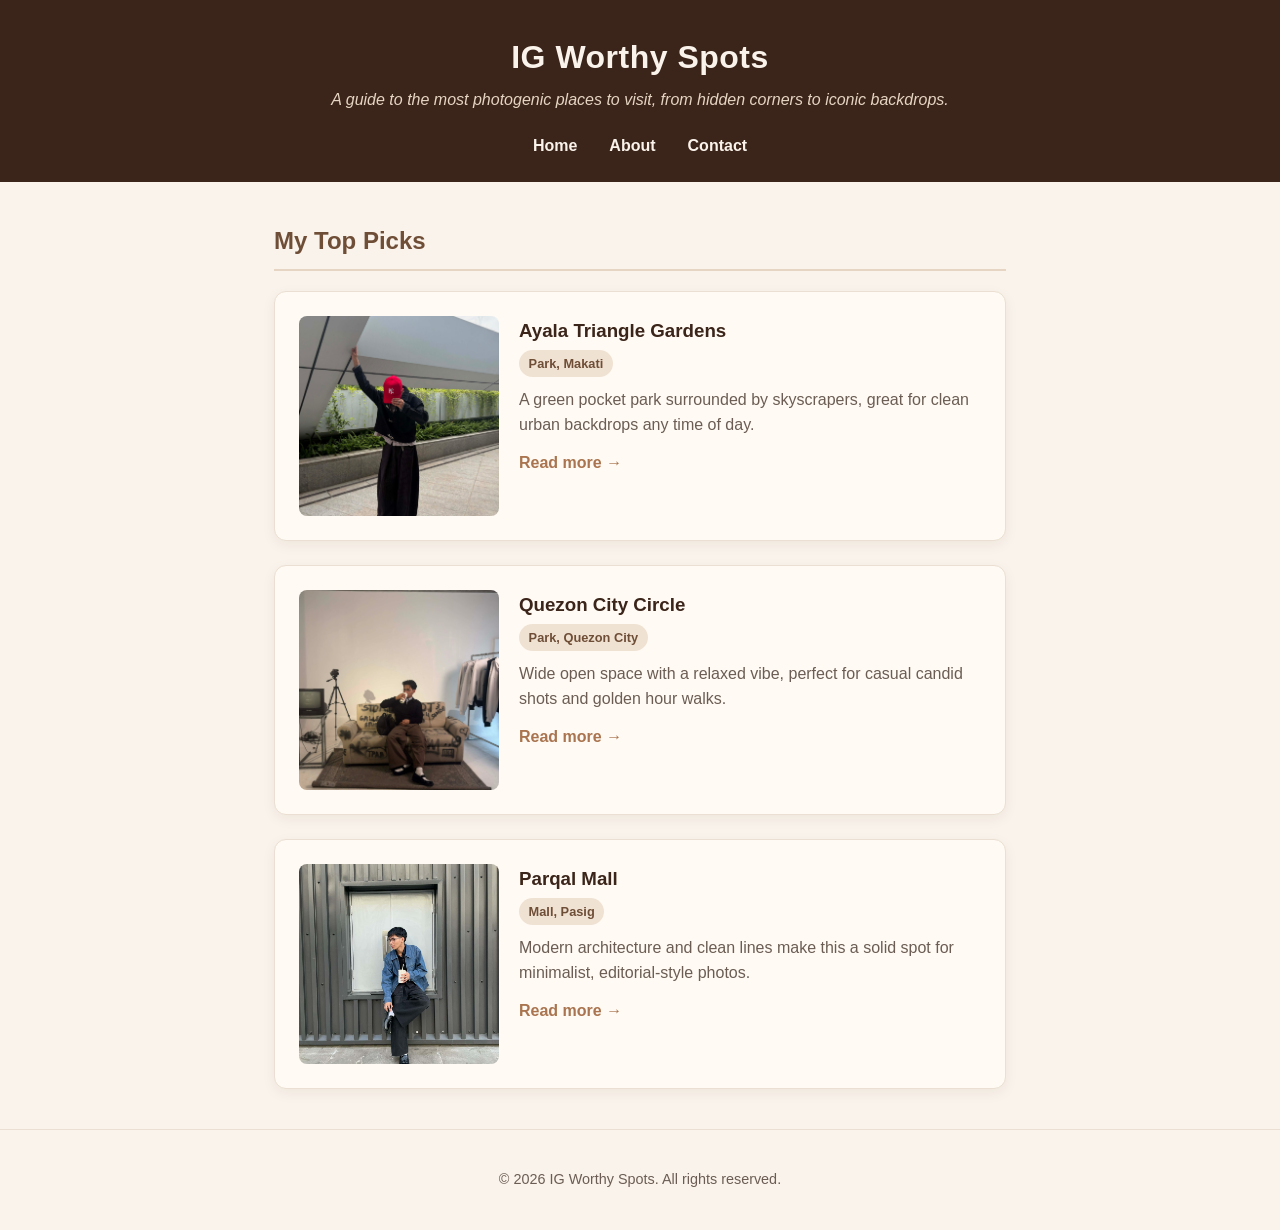
==== index.html @ 50efdace "Add detail pages for Quezon City Circle and Parqal Mall" ====
<!DOCTYPE html>
<html lang="en">
<head>
  <meta charset="UTF-8">
  <meta name="viewport" content="width=device-width, initial-scale=1.0">
  <title>IG Worthy Spots</title>
  <style>
    :root {
      --coffee-dark: #3b2419;
      --coffee-medium: #6f4e37;
      --coffee-light: #a9744f;
      --cream: #faf3eb;
      --cream-card: #fffaf3;
      --accent: #c47a3d;
      --text-muted: #6b5d54;
    }

    * {
      box-sizing: border-box;
    }

    body {
      margin: 0;
      font-family: 'Segoe UI', Tahoma, Geneva, Verdana, sans-serif;
      background-color: var(--cream);
      color: var(--coffee-dark);
      line-height: 1.6;
    }

    header {
      background-color: var(--coffee-dark);
      color: var(--cream);
      padding: 2rem 1.5rem 1.5rem;
      text-align: center;
    }

    header h1 {
      margin: 0 0 0.25rem;
      font-size: 2rem;
      letter-spacing: 0.5px;
    }

    header p {
      margin: 0 0 1.25rem;
      color: #e6d5c3;
      font-style: italic;
    }

    nav ul {
      list-style: none;
      display: flex;
      justify-content: center;
      gap: 2rem;
      margin: 0;
      padding: 0;
    }

    nav a {
      color: var(--cream);
      text-decoration: none;
      font-weight: 600;
      padding-bottom: 4px;
      border-bottom: 2px solid transparent;
      transition: border-color 0.2s ease;
    }

    nav a:hover,
    nav a:focus {
      border-bottom-color: var(--accent);
    }

    main {
      max-width: 780px;
      margin: 2.5rem auto;
      padding: 0 1.5rem;
    }

    main h2 {
      color: var(--coffee-medium);
      border-bottom: 2px solid #e6d5c3;
      padding-bottom: 0.5rem;
    }

    article {
      background-color: var(--cream-card);
      border: 1px solid #eadfd2;
      border-radius: 12px;
      padding: 1.5rem;
      margin-bottom: 1.5rem;
      box-shadow: 0 4px 14px rgba(59, 36, 25, 0.06);
      display: flex;
      gap: 1.25rem;
      flex-wrap: wrap;
      align-items: flex-start;
    }

    article img {
      border-radius: 8px;
      flex-shrink: 0;
    }

    article .article-content {
      flex: 1;
      min-width: 200px;
    }

    article h3 {
      margin: 0 0 0.25rem;
      color: var(--coffee-dark);
    }

    article .location-tag {
      display: inline-block;
      background-color: #f0e2d2;
      color: var(--coffee-medium);
      font-size: 0.8rem;
      font-weight: 600;
      padding: 0.2rem 0.6rem;
      border-radius: 999px;
      margin-bottom: 0.6rem;
    }

    article p.description {
      color: var(--text-muted);
      margin: 0 0 0.75rem;
    }

    article a.read-more {
      color: var(--coffee-light);
      font-weight: 700;
      text-decoration: none;
    }

    article a.read-more:hover {
      text-decoration: underline;
    }

    footer {
      text-align: center;
      padding: 1.5rem;
      color: var(--text-muted);
      font-size: 0.9rem;
      border-top: 1px solid #eadfd2;
      margin-top: 2rem;
    }
  </style>
</head>
<body>

  <header>
    <h1>IG Worthy Spots</h1>
    <p>A guide to the most photogenic places to visit, from hidden corners to iconic backdrops.</p>

    <nav>
      <ul>
        <li><a href="index.html">Home</a></li>
        <li><a href="about.html">About</a></li>
        <li><a href="contact.html">Contact</a></li>
      </ul>
    </nav>
  </header>

  <main>
    <h2>My Top Picks</h2>

    <article>
      <img src="makati.jpg" alt="Ayala Triangle Gardens in Makati" style="width: 200px; height: 200px; object-fit: cover;">
      <div class="article-content">
        <h3>Ayala Triangle Gardens</h3>
        <span class="location-tag">Park, Makati</span>
        <p class="description">A green pocket park surrounded by skyscrapers, great for clean urban backdrops any time of day.</p>
        <a class="read-more" href="places/ayala-triangle-gardens.html">Read more &rarr;</a>
      </div>
    </article>

    <article>
  <img src="qc.jpg" alt="Quezon City Circle park area" style="width: 200px; height: 200px; object-fit: cover;">
  <div class="article-content">
    <h3>Quezon City Circle</h3>
    <span class="location-tag">Park, Quezon City</span>
    <p class="description">Wide open space with a relaxed vibe, perfect for casual candid shots and golden hour walks.</p>
    <a class="read-more" href="places/quezon-city-circle.html">Read more &rarr;</a>
  </div>
</article>

<article>
  <img src="parq.jpg" alt="Parqal Mall exterior" style="width: 200px; height: 200px; object-fit: cover;">
  <div class="article-content">
    <h3>Parqal Mall</h3>
    <span class="location-tag">Mall, Pasig</span>
    <p class="description">Modern architecture and clean lines make this a solid spot for minimalist, editorial-style photos.</p>
    <a class="read-more" href="places/parqal-mall.html">Read more &rarr;</a>
  </div>
</article>
  </main>

  <footer>
    <p>&copy; 2026 IG Worthy Spots. All rights reserved.</p>
  </footer>

</body>
</html>
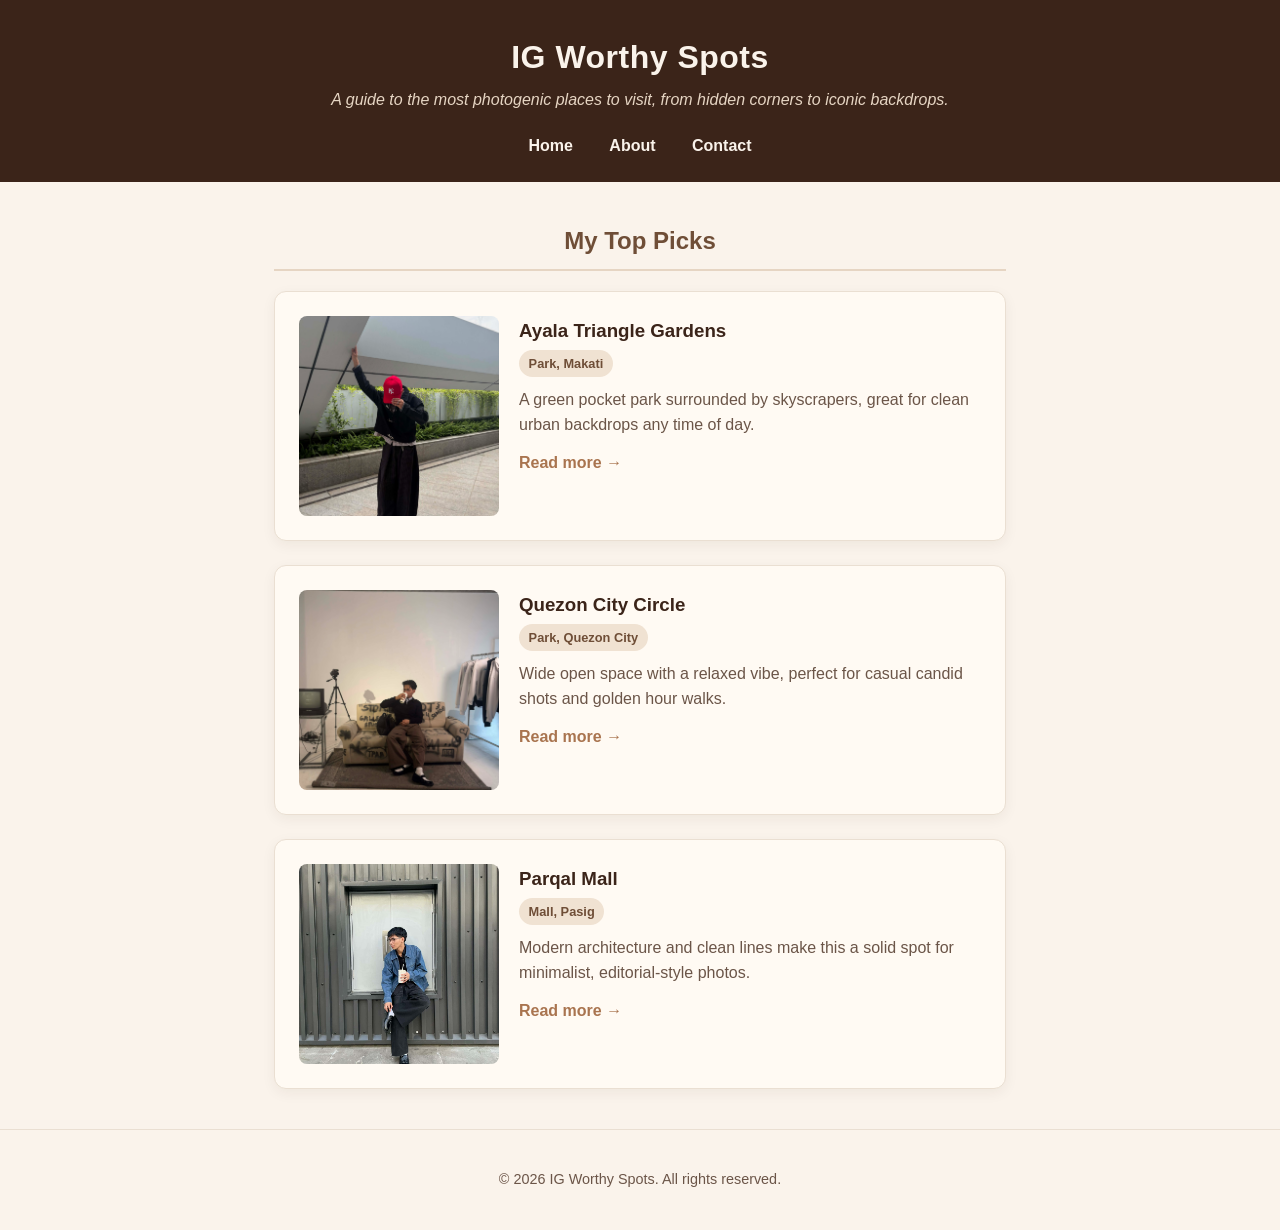
==== commit 4aeccbd2: "Extract styles into shared style.css" ====
--- a/index.html
+++ b/index.html
@@ -4,146 +4,7 @@
   <meta charset="UTF-8">
   <meta name="viewport" content="width=device-width, initial-scale=1.0">
   <title>IG Worthy Spots</title>
-  <style>
-    :root {
-      --coffee-dark: #3b2419;
-      --coffee-medium: #6f4e37;
-      --coffee-light: #a9744f;
-      --cream: #faf3eb;
-      --cream-card: #fffaf3;
-      --accent: #c47a3d;
-      --text-muted: #6b5d54;
-    }
-
-    * {
-      box-sizing: border-box;
-    }
-
-    body {
-      margin: 0;
-      font-family: 'Segoe UI', Tahoma, Geneva, Verdana, sans-serif;
-      background-color: var(--cream);
-      color: var(--coffee-dark);
-      line-height: 1.6;
-    }
-
-    header {
-      background-color: var(--coffee-dark);
-      color: var(--cream);
-      padding: 2rem 1.5rem 1.5rem;
-      text-align: center;
-    }
-
-    header h1 {
-      margin: 0 0 0.25rem;
-      font-size: 2rem;
-      letter-spacing: 0.5px;
-    }
-
-    header p {
-      margin: 0 0 1.25rem;
-      color: #e6d5c3;
-      font-style: italic;
-    }
-
-    nav ul {
-      list-style: none;
-      display: flex;
-      justify-content: center;
-      gap: 2rem;
-      margin: 0;
-      padding: 0;
-    }
-
-    nav a {
-      color: var(--cream);
-      text-decoration: none;
-      font-weight: 600;
-      padding-bottom: 4px;
-      border-bottom: 2px solid transparent;
-      transition: border-color 0.2s ease;
-    }
-
-    nav a:hover,
-    nav a:focus {
-      border-bottom-color: var(--accent);
-    }
-
-    main {
-      max-width: 780px;
-      margin: 2.5rem auto;
-      padding: 0 1.5rem;
-    }
-
-    main h2 {
-      color: var(--coffee-medium);
-      border-bottom: 2px solid #e6d5c3;
-      padding-bottom: 0.5rem;
-    }
-
-    article {
-      background-color: var(--cream-card);
-      border: 1px solid #eadfd2;
-      border-radius: 12px;
-      padding: 1.5rem;
-      margin-bottom: 1.5rem;
-      box-shadow: 0 4px 14px rgba(59, 36, 25, 0.06);
-      display: flex;
-      gap: 1.25rem;
-      flex-wrap: wrap;
-      align-items: flex-start;
-    }
-
-    article img {
-      border-radius: 8px;
-      flex-shrink: 0;
-    }
-
-    article .article-content {
-      flex: 1;
-      min-width: 200px;
-    }
-
-    article h3 {
-      margin: 0 0 0.25rem;
-      color: var(--coffee-dark);
-    }
-
-    article .location-tag {
-      display: inline-block;
-      background-color: #f0e2d2;
-      color: var(--coffee-medium);
-      font-size: 0.8rem;
-      font-weight: 600;
-      padding: 0.2rem 0.6rem;
-      border-radius: 999px;
-      margin-bottom: 0.6rem;
-    }
-
-    article p.description {
-      color: var(--text-muted);
-      margin: 0 0 0.75rem;
-    }
-
-    article a.read-more {
-      color: var(--coffee-light);
-      font-weight: 700;
-      text-decoration: none;
-    }
-
-    article a.read-more:hover {
-      text-decoration: underline;
-    }
-
-    footer {
-      text-align: center;
-      padding: 1.5rem;
-      color: var(--text-muted);
-      font-size: 0.9rem;
-      border-top: 1px solid #eadfd2;
-      margin-top: 2rem;
-    }
-  </style>
+  <link rel="stylesheet" href="style.css">
 </head>
 <body>
 
@@ -174,24 +35,24 @@
     </article>
 
     <article>
-  <img src="qc.jpg" alt="Quezon City Circle park area" style="width: 200px; height: 200px; object-fit: cover;">
-  <div class="article-content">
-    <h3>Quezon City Circle</h3>
-    <span class="location-tag">Park, Quezon City</span>
-    <p class="description">Wide open space with a relaxed vibe, perfect for casual candid shots and golden hour walks.</p>
-    <a class="read-more" href="places/quezon-city-circle.html">Read more &rarr;</a>
-  </div>
-</article>
+      <img src="qc.jpg" alt="Quezon City Circle park area" style="width: 200px; height: 200px; object-fit: cover;">
+      <div class="article-content">
+        <h3>Quezon City Circle</h3>
+        <span class="location-tag">Park, Quezon City</span>
+        <p class="description">Wide open space with a relaxed vibe, perfect for casual candid shots and golden hour walks.</p>
+        <a class="read-more" href="places/quezon-city-circle.html">Read more &rarr;</a>
+      </div>
+    </article>
 
-<article>
-  <img src="parq.jpg" alt="Parqal Mall exterior" style="width: 200px; height: 200px; object-fit: cover;">
-  <div class="article-content">
-    <h3>Parqal Mall</h3>
-    <span class="location-tag">Mall, Pasig</span>
-    <p class="description">Modern architecture and clean lines make this a solid spot for minimalist, editorial-style photos.</p>
-    <a class="read-more" href="places/parqal-mall.html">Read more &rarr;</a>
-  </div>
-</article>
+    <article>
+      <img src="parq.jpg" alt="Parqal Mall exterior" style="width: 200px; height: 200px; object-fit: cover;">
+      <div class="article-content">
+        <h3>Parqal Mall</h3>
+        <span class="location-tag">Mall, Pasig</span>
+        <p class="description">Modern architecture and clean lines make this a solid spot for minimalist, editorial-style photos.</p>
+        <a class="read-more" href="places/parqal-mall.html">Read more &rarr;</a>
+      </div>
+    </article>
   </main>
 
   <footer>
--- a/style.css
+++ b/style.css
@@ -0,0 +1,359 @@
+/* =========================================
+   1. VARIABLES
+   ========================================= */
+:root {
+  --brand: #c47a3d;        /* accent - brand color for links, buttons, borders */
+  --ink: #3b2419;           /* dark ink color for headings/text */
+  --muted: #6b5548;         /* muted grey-brown for secondary text (contrast-checked) */
+  --bg-light: #faf3eb;      /* light cream background */
+  --coffee-medium: #6f4e37; /* medium brown for headings/accents */
+  --coffee-light: #a9744f;  /* lighter brown for links */
+  --panel: #fffaf3;         /* card/panel background */
+}
+
+/* =========================================
+   2. BASE STYLES
+   ========================================= */
+* {
+  box-sizing: border-box;
+}
+
+body {
+  margin: 0;
+  font-family: 'Segoe UI', Tahoma, Geneva, Verdana, sans-serif;
+  line-height: 1.6;
+  color: var(--ink);
+  background-color: var(--bg-light);
+}
+
+img {
+  max-width: 100%;
+  display: block;
+}
+
+/* =========================================
+   3. LAYOUT REGIONS
+   ========================================= */
+
+/* --- Header --- */
+header {
+  background-color: var(--ink);
+  color: var(--bg-light);
+  padding: 2rem 1.5rem 1.5rem;
+  text-align: center;
+}
+
+header h1 {
+  margin: 0 0 0.25rem;
+  font-size: 2rem;
+  letter-spacing: 0.5px;
+}
+
+header p {
+  margin: 0 0 1.25rem;
+  color: #e6d5c3;
+  font-style: italic;
+}
+
+/* --- Nav bar --- */
+nav ul {
+  list-style: none;
+  padding: 0;
+  margin: 0;
+  text-align: center;
+}
+
+nav li {
+  display: inline-block;
+  margin: 0 1rem;
+}
+
+nav a {
+  color: var(--bg-light);
+  text-decoration: none;
+  font-weight: 600;
+  padding-bottom: 4px;
+  border-bottom: 2px solid transparent;
+  transition: border-color 0.2s ease;
+}
+
+nav a:hover,
+nav a:focus {
+  border-bottom-color: var(--brand);
+}
+
+/* --- Main --- */
+main {
+  max-width: 780px;
+  margin: 2.5rem auto;
+  padding: 0 1.5rem;
+}
+
+main h1,
+main h2 {
+  text-align: center;
+  color: var(--coffee-medium);
+}
+
+main h2 {
+  border-bottom: 2px solid #e6d5c3;
+  padding-bottom: 0.5rem;
+}
+
+main > p {
+  color: var(--muted);
+}
+
+/* --- Footer --- */
+footer {
+  text-align: center;
+  padding: 1.5rem;
+  color: var(--muted);
+  font-size: 0.9rem;
+  border-top: 1px solid #eadfd2;
+  margin-top: 2rem;
+}
+
+/* =========================================
+   4. COMPONENTS
+   ========================================= */
+
+/* --- Place entry cards (index.html) --- */
+article {
+  background-color: var(--panel);
+  border: 1px solid #eadfd2;
+  border-radius: 12px;
+  padding: 1.5rem;
+  margin-bottom: 1.5rem;
+  box-shadow: 0 4px 14px rgba(59, 36, 25, 0.06);
+  display: flex;
+  gap: 1.25rem;
+  flex-wrap: wrap;
+  align-items: flex-start;
+}
+
+article img {
+  border-radius: 8px;
+  flex-shrink: 0;
+}
+
+.article-content {
+  flex: 1;
+  min-width: 200px;
+}
+
+article h3 {
+  margin: 0 0 0.25rem;
+  color: var(--ink);
+}
+
+.location-tag {
+  display: inline-block;
+  background-color: #f0e2d2;
+  color: var(--coffee-medium);
+  font-size: 0.8rem;
+  font-weight: 600;
+  padding: 0.2rem 0.6rem;
+  border-radius: 999px;
+  margin-bottom: 0.6rem;
+}
+
+article p.description {
+  color: var(--muted);
+  margin: 0 0 0.75rem;
+}
+
+article a.read-more {
+  color: var(--coffee-light);
+  font-weight: 700;
+  text-decoration: none;
+}
+
+article a.read-more:hover {
+  text-decoration: underline;
+}
+
+/* --- About page profile section --- */
+section {
+  background-color: var(--panel);
+  border: 1px solid #eadfd2;
+  border-radius: 12px;
+  padding: 2rem;
+  box-shadow: 0 4px 14px rgba(59, 36, 25, 0.06);
+  text-align: center;
+}
+
+section img {
+  margin: 0.5rem auto 1.25rem;
+  border: 3px solid var(--brand);
+}
+
+section h3 {
+  margin: 0 0 0.5rem;
+  color: var(--ink);
+  font-size: 1.4rem;
+}
+
+section p {
+  text-align: left;
+  color: var(--muted);
+  margin: 0 0 1rem;
+}
+
+section p:first-of-type {
+  text-align: center;
+  font-style: italic;
+  color: var(--coffee-medium);
+}
+
+/* --- Contact list --- */
+ul.contact-list {
+  list-style: none;
+  padding: 0;
+  margin: 1.5rem 0 2.5rem;
+}
+
+ul.contact-list li {
+  background-color: var(--panel);
+  border: 1px solid #eadfd2;
+  border-radius: 8px;
+  padding: 0.9rem 1.1rem;
+  margin-bottom: 0.75rem;
+}
+
+ul.contact-list a {
+  color: var(--coffee-light);
+  font-weight: 600;
+  text-decoration: none;
+}
+
+ul.contact-list a:hover {
+  text-decoration: underline;
+}
+
+/* --- Forms (contact form + suggest-a-place form) --- */
+form {
+  background-color: var(--panel);
+  border: 1px solid #eadfd2;
+  border-radius: 12px;
+  padding: 1.75rem;
+  box-shadow: 0 4px 14px rgba(59, 36, 25, 0.08);
+}
+
+fieldset {
+  border: 1px solid #eadfd2;
+  border-radius: 8px;
+  padding: 1rem 1.25rem 1.25rem;
+  margin: 0 0 1.5rem;
+}
+
+legend {
+  font-weight: 700;
+  font-size: 1rem;
+  color: var(--coffee-medium);
+  padding: 0 0.5rem;
+}
+
+label {
+  display: block;
+  font-weight: 600;
+  margin-top: 1rem;
+  margin-bottom: 0.35rem;
+  color: var(--ink);
+}
+
+fieldset label {
+  display: flex;
+  align-items: center;
+  gap: 0.5rem;
+  font-weight: 500;
+  margin-top: 0.6rem;
+}
+
+input[type="text"],
+input[type="email"],
+select,
+textarea {
+  width: 100%;
+  padding: 0.65rem 0.75rem;
+  border: 1px solid #d9c8b8;
+  border-radius: 6px;
+  font-size: 1rem;
+  font-family: inherit;
+  background-color: #fff;
+  color: var(--ink);
+}
+
+input[type="text"]:focus,
+input[type="email"]:focus,
+select:focus,
+textarea:focus {
+  outline: 3px solid var(--brand);
+  outline-offset: 2px;
+  border-color: var(--brand);
+}
+
+input[type="radio"],
+input[type="checkbox"] {
+  width: 18px;
+  height: 18px;
+  accent-color: var(--coffee-light);
+}
+
+textarea {
+  resize: vertical;
+  min-height: 120px;
+}
+
+button[type="submit"] {
+  margin-top: 0.5rem;
+  background-color: var(--coffee-medium);
+  color: var(--bg-light);
+  border: none;
+  padding: 0.75rem 1.75rem;
+  border-radius: 6px;
+  font-size: 1rem;
+  font-weight: 700;
+  cursor: pointer;
+  transition: background-color 0.2s ease;
+}
+
+button[type="submit"]:hover {
+  background-color: var(--ink);
+}
+
+button[type="submit"]:focus {
+  outline: 3px solid var(--brand);
+  outline-offset: 2px;
+}
+
+/* --- Tables (place detail tables) --- */
+table {
+  width: 100%;
+  border-collapse: collapse;
+  margin-top: 2rem;
+  background-color: var(--panel);
+  border: 1px solid #eadfd2;
+  border-radius: 8px;
+  overflow: hidden;
+}
+
+th, td {
+  text-align: left;
+  padding: 0.85rem 1.1rem;
+}
+
+thead th {
+  background-color: var(--coffee-medium);
+  color: var(--bg-light);
+  font-weight: 700;
+  font-size: 0.9rem;
+  text-transform: uppercase;
+  letter-spacing: 0.5px;
+}
+
+tbody tr:nth-child(even) {
+  background-color: #f5e9db;
+}
+
+tbody
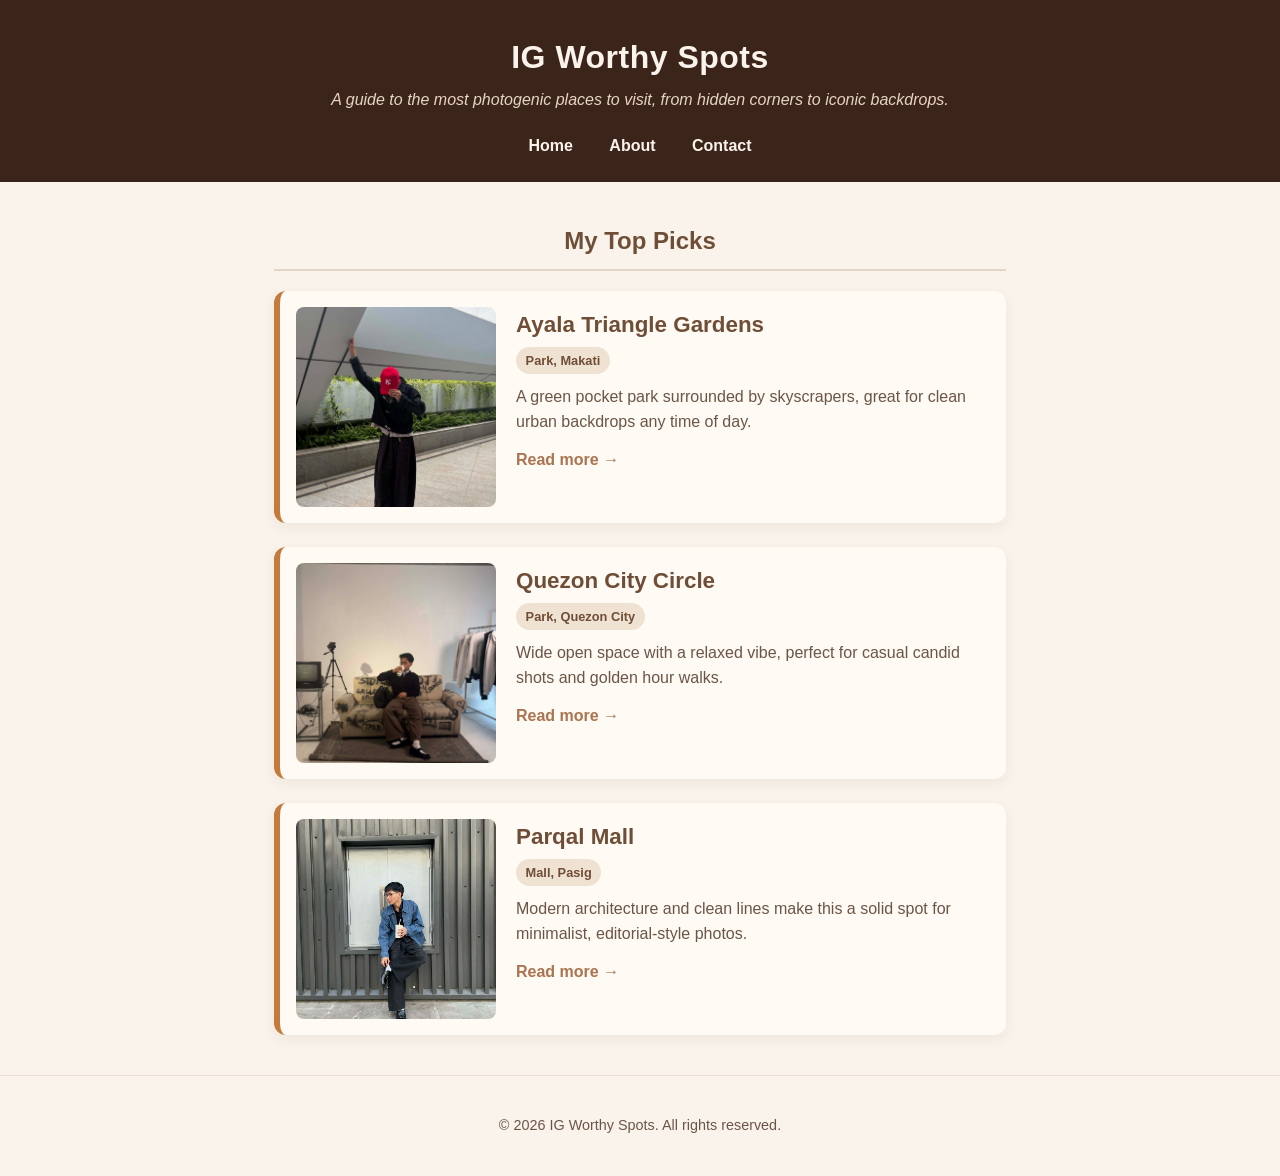
==== commit 7fb3c65f: "Style place cards with reusable class and improve form focus" ====
--- a/index.html
+++ b/index.html
@@ -24,7 +24,7 @@
   <main>
     <h2>My Top Picks</h2>
 
-    <article>
+    <article class="place-card">
       <img src="makati.jpg" alt="Ayala Triangle Gardens in Makati" style="width: 200px; height: 200px; object-fit: cover;">
       <div class="article-content">
         <h3>Ayala Triangle Gardens</h3>
@@ -34,7 +34,7 @@
       </div>
     </article>
 
-    <article>
+    <article class="place-card">
       <img src="qc.jpg" alt="Quezon City Circle park area" style="width: 200px; height: 200px; object-fit: cover;">
       <div class="article-content">
         <h3>Quezon City Circle</h3>
@@ -44,7 +44,7 @@
       </div>
     </article>
 
-    <article>
+    <article class="place-card">
       <img src="parq.jpg" alt="Parqal Mall exterior" style="width: 200px; height: 200px; object-fit: cover;">
       <div class="article-content">
         <h3>Parqal Mall</h3>
--- a/style.css
+++ b/style.css
@@ -118,12 +118,12 @@
    4. COMPONENTS
    ========================================= */
 
-/* --- Place entry cards (index.html) --- */
-article {
-  background-color: var(--panel);
-  border: 1px solid #eadfd2;
+/* --- Place cards (index.html) --- */
+.place-card {
+  background-color: var(--panel);
   border-radius: 12px;
-  padding: 1.5rem;
+  border-left: 6px solid var(--brand);
+  padding: 16px;
   margin-bottom: 1.5rem;
   box-shadow: 0 4px 14px rgba(59, 36, 25, 0.06);
   display: flex;
@@ -132,7 +132,7 @@
   align-items: flex-start;
 }
 
-article img {
+.place-card img {
   border-radius: 8px;
   flex-shrink: 0;
 }
@@ -142,9 +142,11 @@
   min-width: 200px;
 }
 
-article h3 {
+.place-card h3 {
   margin: 0 0 0.25rem;
-  color: var(--ink);
+  color: var(--coffee-medium);
+  font-size: 1.4rem;
+  font-weight: 700;
 }
 
 .location-tag {
@@ -158,18 +160,18 @@
   margin-bottom: 0.6rem;
 }
 
-article p.description {
+.place-card p.description {
   color: var(--muted);
   margin: 0 0 0.75rem;
 }
 
-article a.read-more {
+.place-card a.read-more {
   color: var(--coffee-light);
   font-weight: 700;
   text-decoration: none;
 }
 
-article a.read-more:hover {
+.place-card a.read-more:hover {
   text-decoration: underline;
 }
 
@@ -250,7 +252,7 @@
 legend {
   font-weight: 700;
   font-size: 1rem;
-  color: var(--coffee-medium);
+  color: var(--brand);
   padding: 0 0.5rem;
 }
 
@@ -356,4 +358,33 @@
   background-color: #f5e9db;
 }
 
-tbody+tbody td:first-child {
+  font-weight: 600;
+  color: var(--ink);
+}
+
+tbody td {
+  color: var(--muted);
+  border-bottom: 1px solid #eadfd2;
+}
+
+/* --- Place detail page image --- */
+main img.place-photo {
+  margin: 0 auto 1.75rem;
+  border-radius: 10px;
+  box-shadow: 0 4px 14px rgba(59, 36, 25, 0.12);
+}
+
+/* --- Suggest link on detail pages --- */
+.suggest-link {
+  display: block;
+  text-align: center;
+  margin-top: 2rem;
+  font-weight: 700;
+  color: var(--coffee-light);
+  text-decoration: none;
+}
+
+.suggest-link:hover {
+  text-decoration: underline;
+}
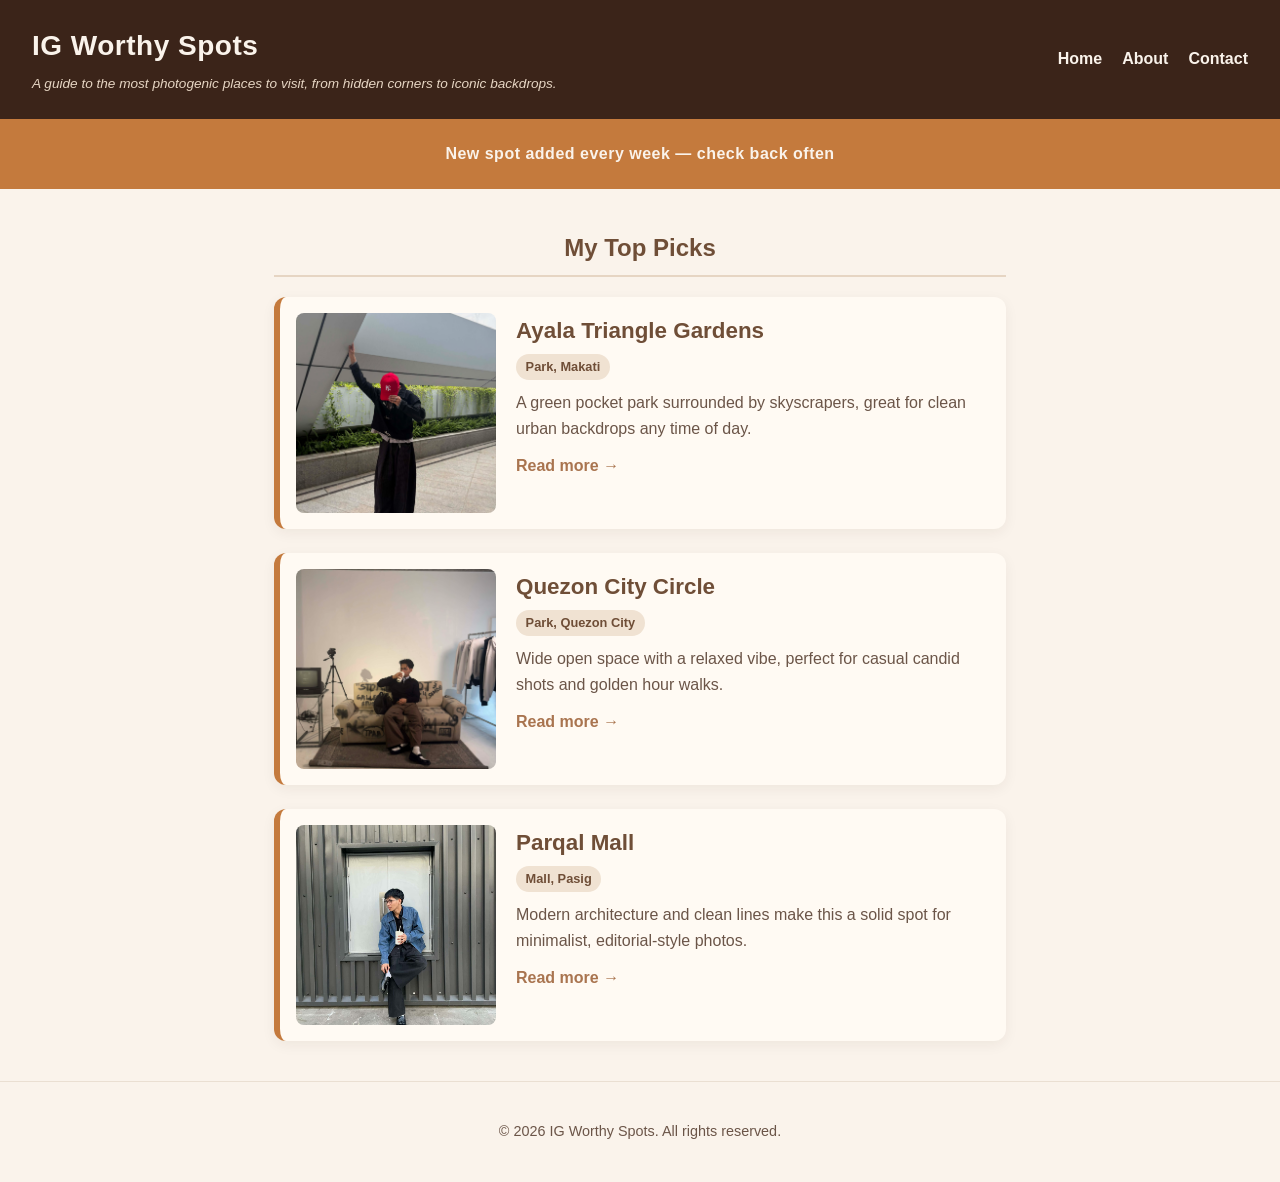
==== commit e5c175ff: "Rebuild header with flexbox and add centered promo banner" ====
--- a/index.html
+++ b/index.html
@@ -8,9 +8,11 @@
 </head>
 <body>
 
-  <header>
-    <h1>IG Worthy Spots</h1>
-    <p>A guide to the most photogenic places to visit, from hidden corners to iconic backdrops.</p>
+  <header class="site-header">
+    <div class="brand">
+      <h1>IG Worthy Spots</h1>
+      <p>A guide to the most photogenic places to visit, from hidden corners to iconic backdrops.</p>
+    </div>
 
     <nav>
       <ul>
@@ -20,6 +22,10 @@
       </ul>
     </nav>
   </header>
+
+  <div class="promo-banner">
+    New spot added every week — check back often
+  </div>
 
   <main>
     <h2>My Top Picks</h2>
--- a/style.css
+++ b/style.css
@@ -35,40 +35,41 @@
    3. LAYOUT REGIONS
    ========================================= */
 
-/* --- Header --- */
-header {
+/* --- Header (flexbox) --- */
+.site-header {
+  display: flex;
+  justify-content: space-between;
+  align-items: center;
+  flex-wrap: wrap;
+  gap: 1rem;
   background-color: var(--ink);
   color: var(--bg-light);
-  padding: 2rem 1.5rem 1.5rem;
-  text-align: center;
-}
-
-header h1 {
-  margin: 0 0 0.25rem;
-  font-size: 2rem;
+  padding: 1.5rem 2rem;
+}
+
+.brand h1 {
+  margin: 0;
+  font-size: 1.75rem;
   letter-spacing: 0.5px;
 }
 
-header p {
-  margin: 0 0 1.25rem;
+.brand p {
+  margin: 0.25rem 0 0;
   color: #e6d5c3;
   font-style: italic;
+  font-size: 0.85rem;
 }
 
 /* --- Nav bar --- */
-nav ul {
+.site-header nav ul {
+  display: flex;
+  gap: 20px;
   list-style: none;
   padding: 0;
   margin: 0;
-  text-align: center;
-}
-
-nav li {
-  display: inline-block;
-  margin: 0 1rem;
-}
-
-nav a {
+}
+
+.site-header nav a {
   color: var(--bg-light);
   text-decoration: none;
   font-weight: 600;
@@ -77,9 +78,22 @@
   transition: border-color 0.2s ease;
 }
 
-nav a:hover,
-nav a:focus {
+.site-header nav a:hover,
+.site-header nav a:focus {
   border-bottom-color: var(--brand);
+}
+
+/* --- Centered promo banner (Lesson 6.4 technique) --- */
+.promo-banner {
+  height: 70px;
+  display: flex;
+  justify-content: center;
+  align-items: center;
+  background-color: var(--brand);
+  color: var(--bg-light);
+  font-weight: 700;
+  text-align: center;
+  letter-spacing: 0.5px;
 }
 
 /* --- Main --- */
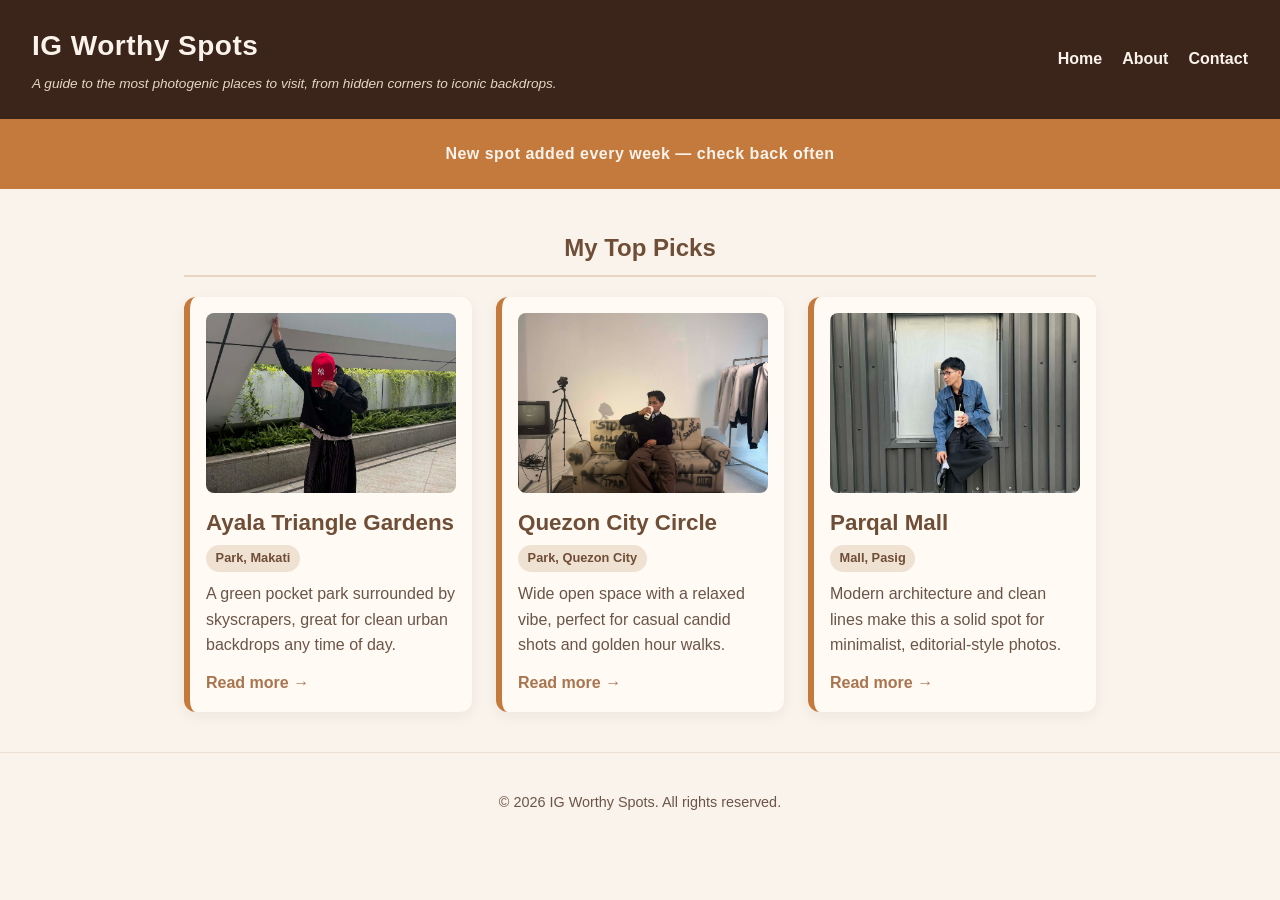
==== commit 59dc6400: "Convert place cards to Flexbox grid layout" ====
--- a/index.html
+++ b/index.html
@@ -30,35 +30,37 @@
   <main>
     <h2>My Top Picks</h2>
 
-    <article class="place-card">
-      <img src="makati.jpg" alt="Ayala Triangle Gardens in Makati" style="width: 200px; height: 200px; object-fit: cover;">
-      <div class="article-content">
-        <h3>Ayala Triangle Gardens</h3>
-        <span class="location-tag">Park, Makati</span>
-        <p class="description">A green pocket park surrounded by skyscrapers, great for clean urban backdrops any time of day.</p>
-        <a class="read-more" href="places/ayala-triangle-gardens.html">Read more &rarr;</a>
-      </div>
-    </article>
+    <div class="place-grid">
+      <article class="place-card">
+        <img src="makati.jpg" alt="Ayala Triangle Gardens in Makati">
+        <div class="article-content">
+          <h3>Ayala Triangle Gardens</h3>
+          <span class="location-tag">Park, Makati</span>
+          <p class="description">A green pocket park surrounded by skyscrapers, great for clean urban backdrops any time of day.</p>
+          <a class="read-more" href="places/ayala-triangle-gardens.html">Read more &rarr;</a>
+        </div>
+      </article>
 
-    <article class="place-card">
-      <img src="qc.jpg" alt="Quezon City Circle park area" style="width: 200px; height: 200px; object-fit: cover;">
-      <div class="article-content">
-        <h3>Quezon City Circle</h3>
-        <span class="location-tag">Park, Quezon City</span>
-        <p class="description">Wide open space with a relaxed vibe, perfect for casual candid shots and golden hour walks.</p>
-        <a class="read-more" href="places/quezon-city-circle.html">Read more &rarr;</a>
-      </div>
-    </article>
+      <article class="place-card">
+        <img src="qc.jpg" alt="Quezon City Circle park area">
+        <div class="article-content">
+          <h3>Quezon City Circle</h3>
+          <span class="location-tag">Park, Quezon City</span>
+          <p class="description">Wide open space with a relaxed vibe, perfect for casual candid shots and golden hour walks.</p>
+          <a class="read-more" href="places/quezon-city-circle.html">Read more &rarr;</a>
+        </div>
+      </article>
 
-    <article class="place-card">
-      <img src="parq.jpg" alt="Parqal Mall exterior" style="width: 200px; height: 200px; object-fit: cover;">
-      <div class="article-content">
-        <h3>Parqal Mall</h3>
-        <span class="location-tag">Mall, Pasig</span>
-        <p class="description">Modern architecture and clean lines make this a solid spot for minimalist, editorial-style photos.</p>
-        <a class="read-more" href="places/parqal-mall.html">Read more &rarr;</a>
-      </div>
-    </article>
+      <article class="place-card">
+        <img src="parq.jpg" alt="Parqal Mall exterior">
+        <div class="article-content">
+          <h3>Parqal Mall</h3>
+          <span class="location-tag">Mall, Pasig</span>
+          <p class="description">Modern architecture and clean lines make this a solid spot for minimalist, editorial-style photos.</p>
+          <a class="read-more" href="places/parqal-mall.html">Read more &rarr;</a>
+        </div>
+      </article>
+    </div>
   </main>
 
   <footer>
--- a/style.css
+++ b/style.css
@@ -98,7 +98,7 @@
 
 /* --- Main --- */
 main {
-  max-width: 780px;
+  max-width: 960px;
   margin: 2.5rem auto;
   padding: 0 1.5rem;
 }
@@ -132,28 +132,36 @@
    4. COMPONENTS
    ========================================= */
 
-/* --- Place cards (index.html) --- */
+/* --- Place card grid (index.html) - Flexbox layout --- */
+.place-grid {
+  display: flex;
+  flex-wrap: wrap;
+  gap: 24px;
+}
+
 .place-card {
+  flex: 1 1 240px;
   background-color: var(--panel);
   border-radius: 12px;
   border-left: 6px solid var(--brand);
   padding: 16px;
-  margin-bottom: 1.5rem;
   box-shadow: 0 4px 14px rgba(59, 36, 25, 0.06);
   display: flex;
-  gap: 1.25rem;
-  flex-wrap: wrap;
-  align-items: flex-start;
+  flex-direction: column;
+  gap: 0.75rem;
 }
 
 .place-card img {
+  width: 100%;
+  height: 180px;
+  object-fit: cover;
   border-radius: 8px;
-  flex-shrink: 0;
 }
 
 .article-content {
   flex: 1;
-  min-width: 200px;
+  display: flex;
+  flex-direction: column;
 }
 
 .place-card h3 {
@@ -172,17 +180,20 @@
   padding: 0.2rem 0.6rem;
   border-radius: 999px;
   margin-bottom: 0.6rem;
+  align-self: flex-start;
 }
 
 .place-card p.description {
   color: var(--muted);
   margin: 0 0 0.75rem;
+  flex: 1;
 }
 
 .place-card a.read-more {
   color: var(--coffee-light);
   font-weight: 700;
   text-decoration: none;
+  align-self: flex-start;
 }
 
 .place-card a.read-more:hover {
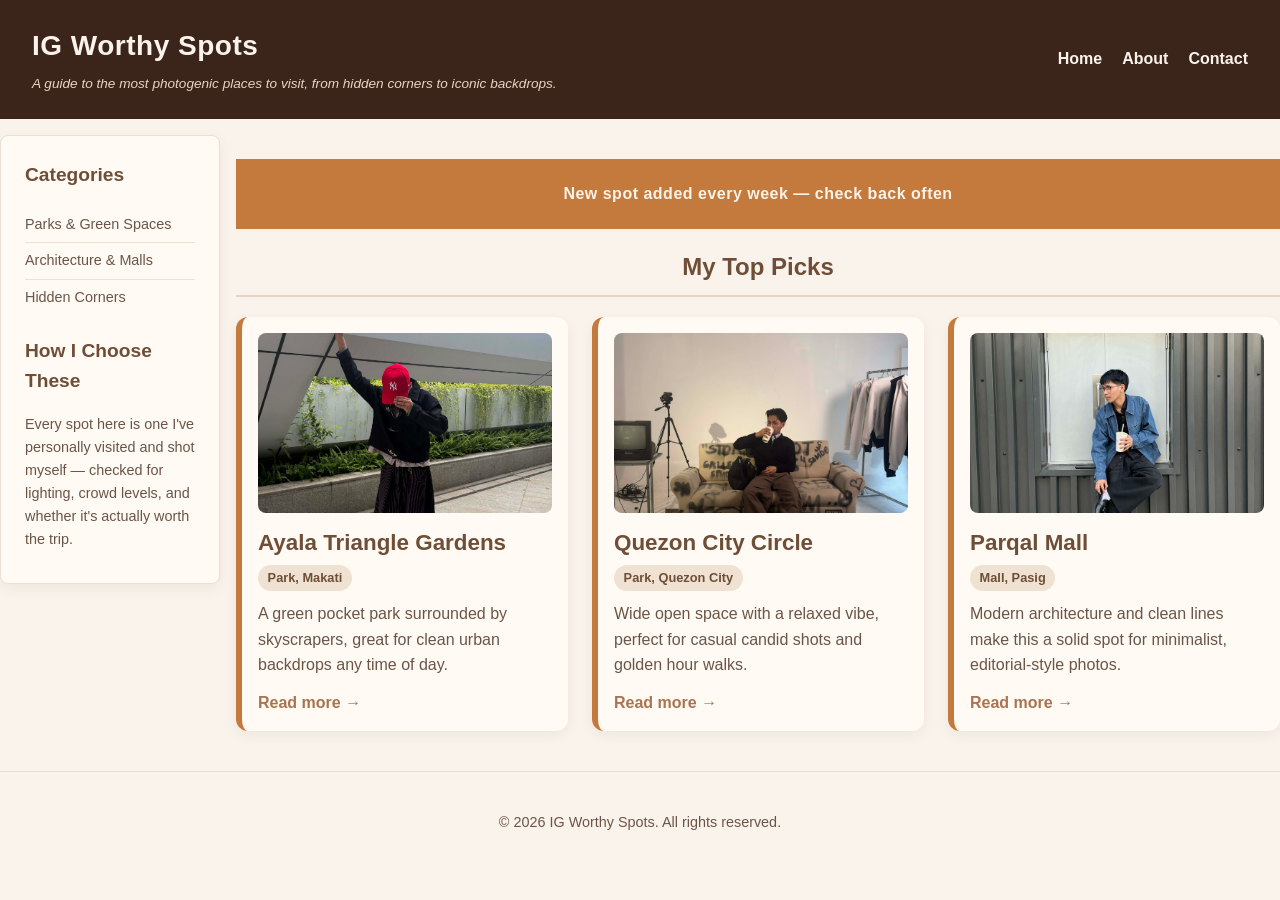
==== commit 82de22ac: "Add page grid layout with sidebar using grid-template-areas" ====
--- a/index.html
+++ b/index.html
@@ -8,64 +8,80 @@
 </head>
 <body>
 
-  <header class="site-header">
-    <div class="brand">
-      <h1>IG Worthy Spots</h1>
-      <p>A guide to the most photogenic places to visit, from hidden corners to iconic backdrops.</p>
-    </div>
+  <div class="page">
 
-    <nav>
+    <header class="site-header">
+      <div class="brand">
+        <h1>IG Worthy Spots</h1>
+        <p>A guide to the most photogenic places to visit, from hidden corners to iconic backdrops.</p>
+      </div>
+
+      <nav>
+        <ul>
+          <li><a href="index.html">Home</a></li>
+          <li><a href="about.html">About</a></li>
+          <li><a href="contact.html">Contact</a></li>
+        </ul>
+      </nav>
+    </header>
+
+    <aside>
+      <h2>Categories</h2>
       <ul>
-        <li><a href="index.html">Home</a></li>
-        <li><a href="about.html">About</a></li>
-        <li><a href="contact.html">Contact</a></li>
+        <li>Parks &amp; Green Spaces</li>
+        <li>Architecture &amp; Malls</li>
+        <li>Hidden Corners</li>
       </ul>
-    </nav>
-  </header>
 
-  <div class="promo-banner">
-    New spot added every week — check back often
+      <h2>How I Choose These</h2>
+      <p>Every spot here is one I've personally visited and shot myself — checked for lighting, crowd levels, and whether it's actually worth the trip.</p>
+    </aside>
+
+    <main>
+      <div class="promo-banner">
+        New spot added every week — check back often
+      </div>
+
+      <h2>My Top Picks</h2>
+
+      <div class="place-grid">
+        <article class="place-card">
+          <img src="makati.jpg" alt="Ayala Triangle Gardens in Makati">
+          <div class="article-content">
+            <h3>Ayala Triangle Gardens</h3>
+            <span class="location-tag">Park, Makati</span>
+            <p class="description">A green pocket park surrounded by skyscrapers, great for clean urban backdrops any time of day.</p>
+            <a class="read-more" href="places/ayala-triangle-gardens.html">Read more &rarr;</a>
+          </div>
+        </article>
+
+        <article class="place-card">
+          <img src="qc.jpg" alt="Quezon City Circle park area">
+          <div class="article-content">
+            <h3>Quezon City Circle</h3>
+            <span class="location-tag">Park, Quezon City</span>
+            <p class="description">Wide open space with a relaxed vibe, perfect for casual candid shots and golden hour walks.</p>
+            <a class="read-more" href="places/quezon-city-circle.html">Read more &rarr;</a>
+          </div>
+        </article>
+
+        <article class="place-card">
+          <img src="parq.jpg" alt="Parqal Mall exterior">
+          <div class="article-content">
+            <h3>Parqal Mall</h3>
+            <span class="location-tag">Mall, Pasig</span>
+            <p class="description">Modern architecture and clean lines make this a solid spot for minimalist, editorial-style photos.</p>
+            <a class="read-more" href="places/parqal-mall.html">Read more &rarr;</a>
+          </div>
+        </article>
+      </div>
+    </main>
+
+    <footer>
+      <p>&copy; 2026 IG Worthy Spots. All rights reserved.</p>
+    </footer>
+
   </div>
-
-  <main>
-    <h2>My Top Picks</h2>
-
-    <div class="place-grid">
-      <article class="place-card">
-        <img src="makati.jpg" alt="Ayala Triangle Gardens in Makati">
-        <div class="article-content">
-          <h3>Ayala Triangle Gardens</h3>
-          <span class="location-tag">Park, Makati</span>
-          <p class="description">A green pocket park surrounded by skyscrapers, great for clean urban backdrops any time of day.</p>
-          <a class="read-more" href="places/ayala-triangle-gardens.html">Read more &rarr;</a>
-        </div>
-      </article>
-
-      <article class="place-card">
-        <img src="qc.jpg" alt="Quezon City Circle park area">
-        <div class="article-content">
-          <h3>Quezon City Circle</h3>
-          <span class="location-tag">Park, Quezon City</span>
-          <p class="description">Wide open space with a relaxed vibe, perfect for casual candid shots and golden hour walks.</p>
-          <a class="read-more" href="places/quezon-city-circle.html">Read more &rarr;</a>
-        </div>
-      </article>
-
-      <article class="place-card">
-        <img src="parq.jpg" alt="Parqal Mall exterior">
-        <div class="article-content">
-          <h3>Parqal Mall</h3>
-          <span class="location-tag">Mall, Pasig</span>
-          <p class="description">Modern architecture and clean lines make this a solid spot for minimalist, editorial-style photos.</p>
-          <a class="read-more" href="places/parqal-mall.html">Read more &rarr;</a>
-        </div>
-      </article>
-    </div>
-  </main>
-
-  <footer>
-    <p>&copy; 2026 IG Worthy Spots. All rights reserved.</p>
-  </footer>
 
 </body>
 </html>
--- a/style.css
+++ b/style.css
@@ -35,6 +35,22 @@
    3. LAYOUT REGIONS
    ========================================= */
 
+/* --- Page grid skeleton (Lesson 7.4) --- */
+.page {
+  display: grid;
+  grid-template-columns: 220px 1fr;
+  grid-template-areas:
+    "masthead masthead"
+    "side     main"
+    "foot     foot";
+  gap: 16px;
+}
+
+.site-header { grid-area: masthead; }
+aside  { grid-area: side; }
+main   { grid-area: main; }
+footer { grid-area: foot; }
+
 /* --- Header (flexbox) --- */
 .site-header {
   display: flex;
@@ -83,7 +99,7 @@
   border-bottom-color: var(--brand);
 }
 
-/* --- Centered promo banner (Lesson 6.4 technique) --- */
+/* --- Centered promo banner --- */
 .promo-banner {
   height: 70px;
   display: flex;
@@ -98,9 +114,8 @@
 
 /* --- Main --- */
 main {
-  max-width: 960px;
-  margin: 2.5rem auto;
-  padding: 0 1.5rem;
+  max-width: 100%;
+  padding: 1.5rem 0;
 }
 
 main h1,
@@ -125,7 +140,49 @@
   color: var(--muted);
   font-size: 0.9rem;
   border-top: 1px solid #eadfd2;
-  margin-top: 2rem;
+}
+
+/* --- Sidebar --- */
+aside {
+  background-color: var(--panel);
+  border: 1px solid #eadfd2;
+  border-radius: 8px;
+  padding: 1.5rem;
+  box-shadow: 0 4px 14px rgba(59, 36, 25, 0.06);
+  align-self: start;
+}
+
+aside h2 {
+  color: var(--coffee-medium);
+  font-size: 1.2rem;
+  text-align: left;
+  margin-top: 0;
+  border-bottom: none;
+  padding-bottom: 0;
+}
+
+aside ul {
+  list-style: none;
+  padding: 0;
+  margin: 0 0 1.25rem;
+}
+
+aside ul li {
+  padding: 0.4rem 0;
+  border-bottom: 1px solid #f0e2d2;
+  color: var(--muted);
+  font-size: 0.9rem;
+}
+
+aside ul li:last-child {
+  border-bottom: none;
+}
+
+aside p {
+  color: var(--muted);
+  font-size: 0.9rem;
+  margin: 0 0 0.5rem;
+  text-align: left;
 }
 
 /* =========================================
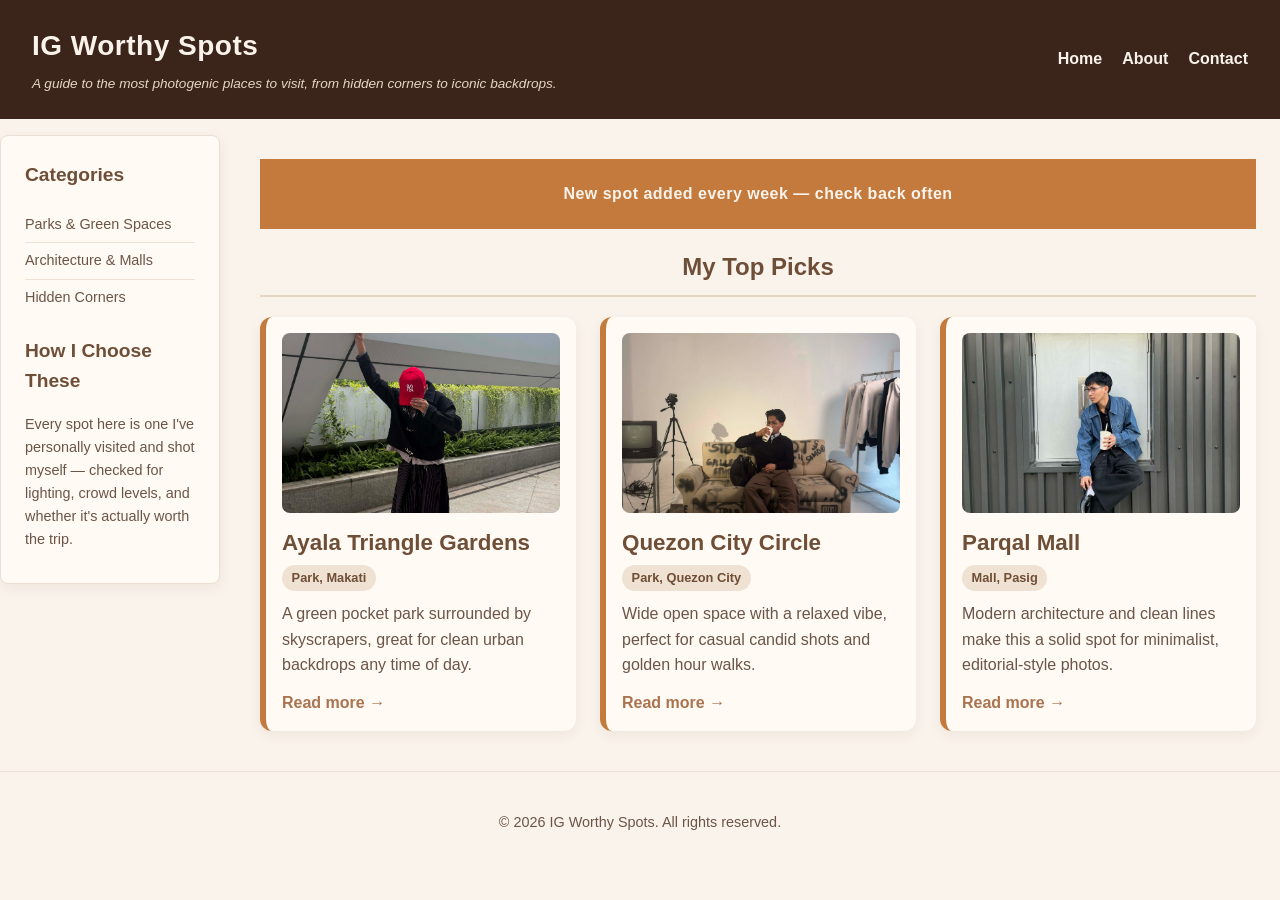
==== commit a84f2d13: "Add script.js with dynamic copyright and computed place count" ====
--- a/index.html
+++ b/index.html
@@ -12,7 +12,7 @@
 
     <header class="site-header">
       <div class="brand">
-        <h1>IG Worthy Spots</h1>
+        <h1 id="guide-name">IG Worthy Spots</h1>
         <p>A guide to the most photogenic places to visit, from hidden corners to iconic backdrops.</p>
       </div>
 
@@ -78,10 +78,11 @@
     </main>
 
     <footer>
-      <p>&copy; 2026 IG Worthy Spots. All rights reserved.</p>
+      <p id="copyright">&copy; 2026 IG Worthy Spots. All rights reserved.</p>
     </footer>
 
   </div>
 
+  <script src="script.js"></script>
 </body>
 </html>
--- a/style.css
+++ b/style.css
@@ -24,10 +24,12 @@
   line-height: 1.6;
   color: var(--ink);
   background-color: var(--bg-light);
+  overflow-x: hidden;
 }
 
 img {
   max-width: 100%;
+  height: auto;
   display: block;
 }
 
@@ -35,15 +37,26 @@
    3. LAYOUT REGIONS
    ========================================= */
 
-/* --- Page grid skeleton (Lesson 7.4) --- */
+/* --- Page grid skeleton (mobile-first, Lesson 7.5) --- */
 .page {
   display: grid;
-  grid-template-columns: 220px 1fr;
+  grid-template-columns: 1fr;
   grid-template-areas:
-    "masthead masthead"
-    "side     main"
-    "foot     foot";
+    "masthead"
+    "main"
+    "side"
+    "foot";
   gap: 16px;
+}
+
+@media (min-width: 700px) {
+  .page {
+    grid-template-columns: 220px 1fr;
+    grid-template-areas:
+      "masthead masthead"
+      "side     main"
+      "foot     foot";
+  }
 }
 
 .site-header { grid-area: masthead; }
@@ -79,6 +92,7 @@
 /* --- Nav bar --- */
 .site-header nav ul {
   display: flex;
+  flex-wrap: wrap;
   gap: 20px;
   list-style: none;
   padding: 0;
@@ -110,12 +124,13 @@
   font-weight: 700;
   text-align: center;
   letter-spacing: 0.5px;
+  padding: 0 1rem;
 }
 
 /* --- Main --- */
 main {
   max-width: 100%;
-  padding: 1.5rem 0;
+  padding: 1.5rem;
 }
 
 main h1,
@@ -189,7 +204,7 @@
    4. COMPONENTS
    ========================================= */
 
-/* --- Place card grid (index.html) - Flexbox layout --- */
+/* --- Place card grid (index.html) - Flexbox layout, wraps responsively --- */
 .place-grid {
   display: flex;
   flex-wrap: wrap;
@@ -198,6 +213,7 @@
 
 .place-card {
   flex: 1 1 240px;
+  max-width: 100%;
   background-color: var(--panel);
   border-radius: 12px;
   border-left: 6px solid var(--brand);
@@ -320,7 +336,7 @@
   background-color: var(--panel);
   border: 1px solid #eadfd2;
   border-radius: 12px;
-  padding: 1.75rem;
+  padding: 1.5rem;
   box-shadow: 0 4px 14px rgba(59, 36, 25, 0.08);
 }
 
@@ -412,10 +428,14 @@
 }
 
 /* --- Tables (place detail tables) --- */
+.table-wrapper {
+  overflow-x: auto;
+  margin-top: 2rem;
+}
+
 table {
   width: 100%;
   border-collapse: collapse;
-  margin-top: 2rem;
   background-color: var(--panel);
   border: 1px solid #eadfd2;
   border-radius: 8px;
@@ -450,8 +470,11 @@
   border-bottom: 1px solid #eadfd2;
 }
 
-/* --- Place detail page image --- */
+/* --- Place detail page image (responsive, no fixed pixel width) --- */
 main img.place-photo {
+  width: 100%;
+  max-width: 500px;
+  height: auto;
   margin: 0 auto 1.75rem;
   border-radius: 10px;
   box-shadow: 0 4px 14px rgba(59, 36, 25, 0.12);
